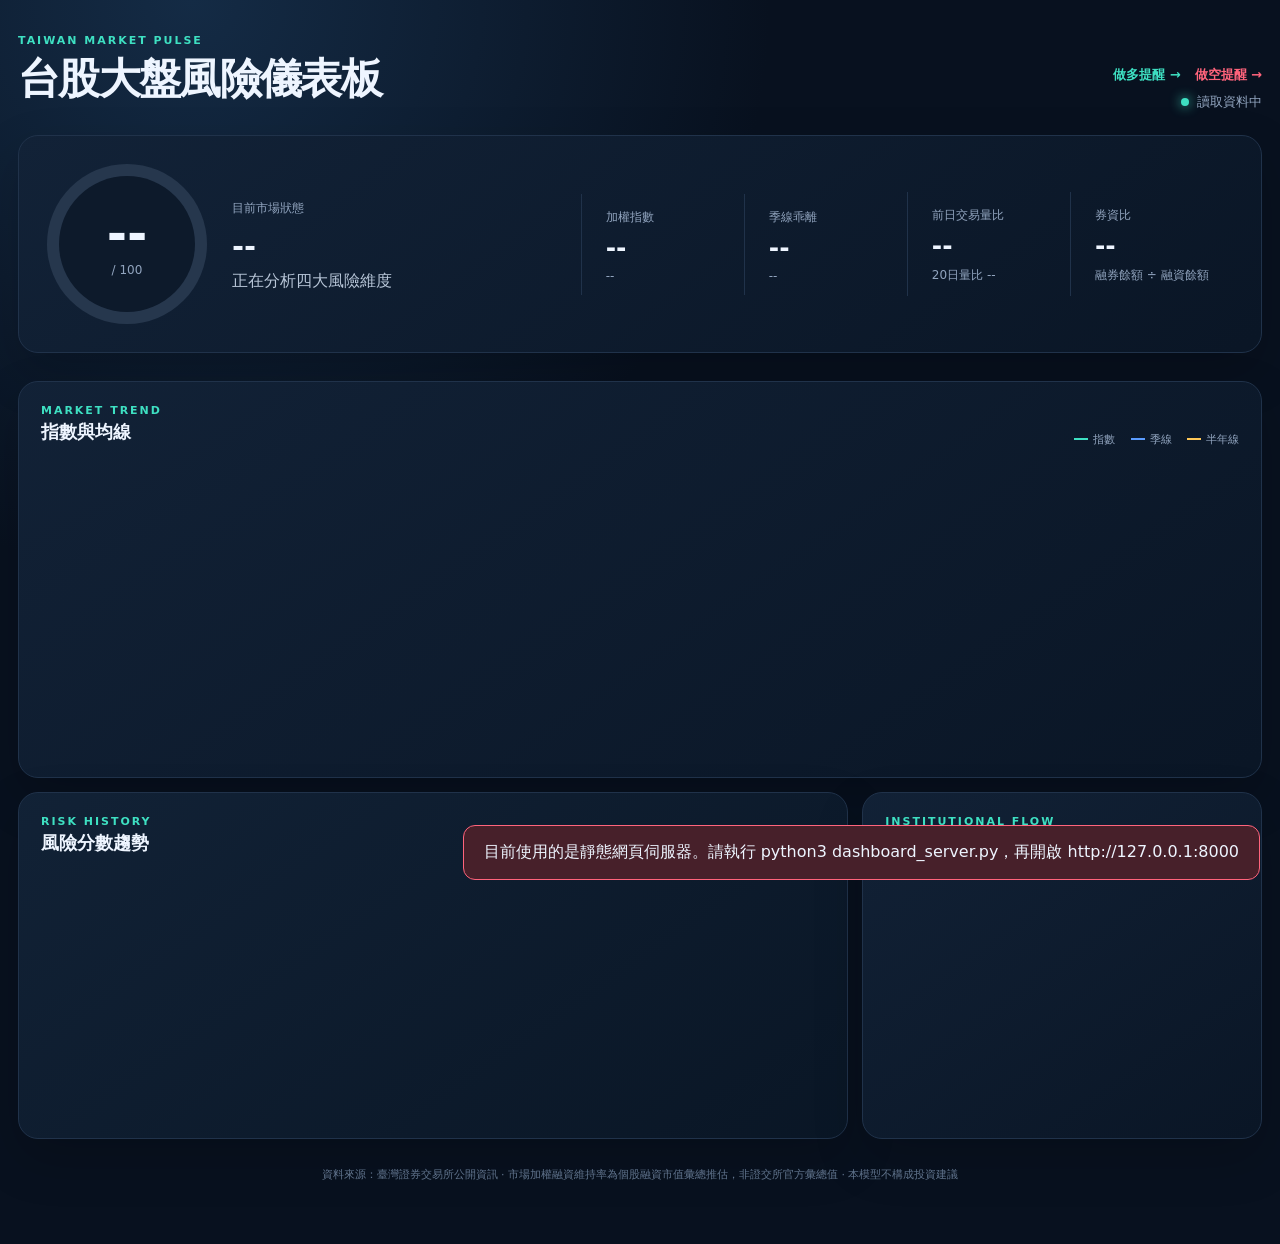
==== index.html @ 04f101d7 "Set minimum market risk score to ten" ====
<!doctype html>
<html lang="zh-Hant">
<head>
  <meta charset="utf-8">
  <meta name="viewport" content="width=device-width,initial-scale=1">
  <title>台股大盤風險儀表板</title>
  <link rel="stylesheet" href="/dashboard/style.css?v=2">
  <style>.market-now{grid-template-columns:repeat(4,1fr);min-width:55%}.header-actions{display:grid;justify-items:end;gap:9px}.nav-links{display:flex;gap:14px}.nav-link{color:#3ee0c2;text-decoration:none;font-size:13px;font-weight:700}.nav-link.short{color:#ff647c}.nav-link:hover{text-decoration:underline}</style>
</head>
<body>
  <main class="shell">
    <header>
      <div><p class="eyebrow">TAIWAN MARKET PULSE</p><h1>台股大盤風險儀表板</h1></div>
      <div class="header-actions"><div class="nav-links"><a class="nav-link" href="/dashboard/entry.html">做多提醒 →</a><a class="nav-link short" href="/dashboard/short.html">做空提醒 →</a></div><div class="asof"><span class="live-dot"></span><span id="asof">讀取資料中</span></div></div>
    </header>

    <section class="hero panel">
      <div class="gauge-wrap">
        <div class="gauge" id="gauge"><div class="gauge-inner"><strong id="total">--</strong><span>/ 100</span></div></div>
        <div><p class="muted">目前市場狀態</p><h2 id="level">--</h2><p id="summary" class="summary">正在分析四大風險維度</p></div>
      </div>
      <div class="market-now">
        <div><span>加權指數</span><strong id="close">--</strong><small id="dailyReturn">--</small></div>
        <div><span>季線乖離</span><strong id="distance">--</strong><small id="ma60">--</small></div>
        <div><span>前日交易量比</span><strong id="volumeRatio">--</strong><small id="volumeRatio20">20日量比 --</small></div>
        <div><span>券資比</span><strong id="shortMarginRatio">--</strong><small>融券餘額 ÷ 融資餘額</small></div>
      </div>
    </section>

    <section class="score-grid" id="scoreGrid"></section>

    <section class="charts-grid">
      <article class="panel chart-panel wide"><div class="panel-title"><div><p class="eyebrow">MARKET TREND</p><h3>指數與均線</h3></div><div class="legend"><i class="close"></i>指數 <i class="ma60"></i>季線 <i class="ma120"></i>半年線</div></div><canvas id="marketChart"></canvas></article>
      <article class="panel chart-panel"><div class="panel-title"><div><p class="eyebrow">RISK HISTORY</p><h3>風險分數趨勢</h3></div></div><canvas id="riskChart"></canvas></article>
      <article class="panel flow-panel"><div class="panel-title"><div><p class="eyebrow">INSTITUTIONAL FLOW</p><h3>三大法人買賣超</h3></div><small>最新交易日／億元</small></div><div id="flows"></div></article>
    </section>
    <footer>資料來源：臺灣證券交易所公開資訊 · 市場加權融資維持率為個股融資市值彙總推估，非證交所官方彙總值 · 本模型不構成投資建議</footer>
  </main>
  <div id="error" class="error" hidden></div>
  <script src="/dashboard/app.js?v=5"></script>
</body>
</html>
---- dashboard/style.css ----
:root{--bg:#08111f;--panel:#0e1b2d;--line:#20324a;--text:#eef5ff;--muted:#91a4be;--teal:#3ee0c2;--blue:#5b9cff;--amber:#ffc857;--red:#ff647c}*{box-sizing:border-box}body{margin:0;background:radial-gradient(circle at 15% 0,#142b45 0,transparent 35%),var(--bg);color:var(--text);font-family:Inter,"Noto Sans TC",system-ui,sans-serif;min-height:100vh}.shell{width:min(1280px,calc(100% - 36px));margin:auto;padding:34px 0}header{display:flex;justify-content:space-between;align-items:end;margin-bottom:24px}h1{font-size:clamp(26px,4vw,42px);margin:4px 0;letter-spacing:-.04em}h2{font-size:29px;margin:4px 0}h3{font-size:18px;margin:3px 0}.eyebrow{font-size:11px;letter-spacing:.18em;color:var(--teal);margin:0;font-weight:700}.asof{color:var(--muted);font-size:13px}.live-dot{display:inline-block;width:8px;height:8px;background:var(--teal);border-radius:50%;margin-right:8px;box-shadow:0 0 12px var(--teal)}.panel{background:linear-gradient(145deg,rgba(18,34,55,.96),rgba(10,22,38,.96));border:1px solid var(--line);border-radius:20px;box-shadow:0 20px 50px rgba(0,0,0,.18)}.hero{padding:28px;display:flex;justify-content:space-between;gap:30px}.gauge-wrap{display:flex;align-items:center;gap:25px}.gauge{--score:0;--color:var(--teal);width:160px;height:160px;border-radius:50%;display:grid;place-items:center;background:conic-gradient(var(--color) calc(var(--score)*1%),#26374d 0);position:relative}.gauge:after{content:"";position:absolute;inset:12px;border-radius:50%;background:#0d1a2b}.gauge-inner{z-index:1;text-align:center}.gauge strong{font-size:49px;display:block;line-height:1}.gauge span,.muted,.market-now span,.market-now small{color:var(--muted);font-size:12px}.summary{color:#b8c6d8;max-width:300px;margin:8px 0}.market-now{display:grid;grid-template-columns:repeat(3,1fr);align-items:center;min-width:48%}.market-now>div{padding:12px 24px;border-left:1px solid var(--line)}.market-now strong{display:block;font-size:25px;margin:7px 0}.market-now small{display:block}.positive{color:var(--teal)!important}.negative{color:var(--red)!important}.score-grid{display:grid;grid-template-columns:repeat(4,1fr);gap:14px;margin:14px 0}.score-card{padding:20px}.score-head{display:flex;justify-content:space-between;align-items:center}.score-head span{color:var(--muted);font-size:13px}.score-head strong{font-size:25px}.bar{height:5px;background:#24364d;border-radius:10px;margin:16px 0 12px;overflow:hidden}.bar i{display:block;height:100%;border-radius:10px;background:var(--color);width:var(--value)}.score-card p{color:var(--muted);font-size:12px;margin:0}.charts-grid{display:grid;grid-template-columns:1.35fr .65fr;gap:14px}.chart-panel,.flow-panel{padding:22px;min-width:0}.wide{grid-column:1/-1}.panel-title{display:flex;justify-content:space-between;align-items:end;margin-bottom:18px}.panel-title small,.legend{color:var(--muted);font-size:11px}.legend i{display:inline-block;width:14px;height:2px;margin:0 5px 3px 12px}.legend .close{background:var(--teal)}.legend .ma60{background:var(--blue)}.legend .ma120{background:var(--amber)}canvas{width:100%;height:240px;display:block}.wide canvas{height:290px}.flow{margin:18px 0}.flow-label{display:flex;justify-content:space-between;font-size:13px;margin-bottom:7px}.flow-track{height:8px;border-radius:10px;background:#26374d;overflow:hidden}.flow-track i{display:block;height:100%;border-radius:10px}.flow-track .buy{background:var(--teal)}.flow-track .sell{background:var(--red)}footer{text-align:center;color:#60738c;font-size:11px;padding:28px}.error{position:fixed;bottom:20px;right:20px;background:#47202a;border:1px solid var(--red);padding:16px 20px;border-radius:12px}.empty{color:var(--muted);font-size:13px}@media(max-width:850px){.hero{flex-direction:column}.market-now{min-width:100%}.score-grid{grid-template-columns:repeat(2,1fr)}.charts-grid{grid-template-columns:1fr}.wide{grid-column:auto}}@media(max-width:560px){.shell{width:min(100% - 20px,1280px);padding-top:20px}header{align-items:start;gap:12px}.asof{text-align:right}.gauge-wrap{align-items:flex-start}.gauge{width:125px;height:125px;flex:0 0 auto}.gauge strong{font-size:38px}.market-now>div{padding:10px}.market-now strong{font-size:18px}.score-grid{grid-template-columns:1fr 1fr}.score-card{padding:15px}.legend{display:none}}
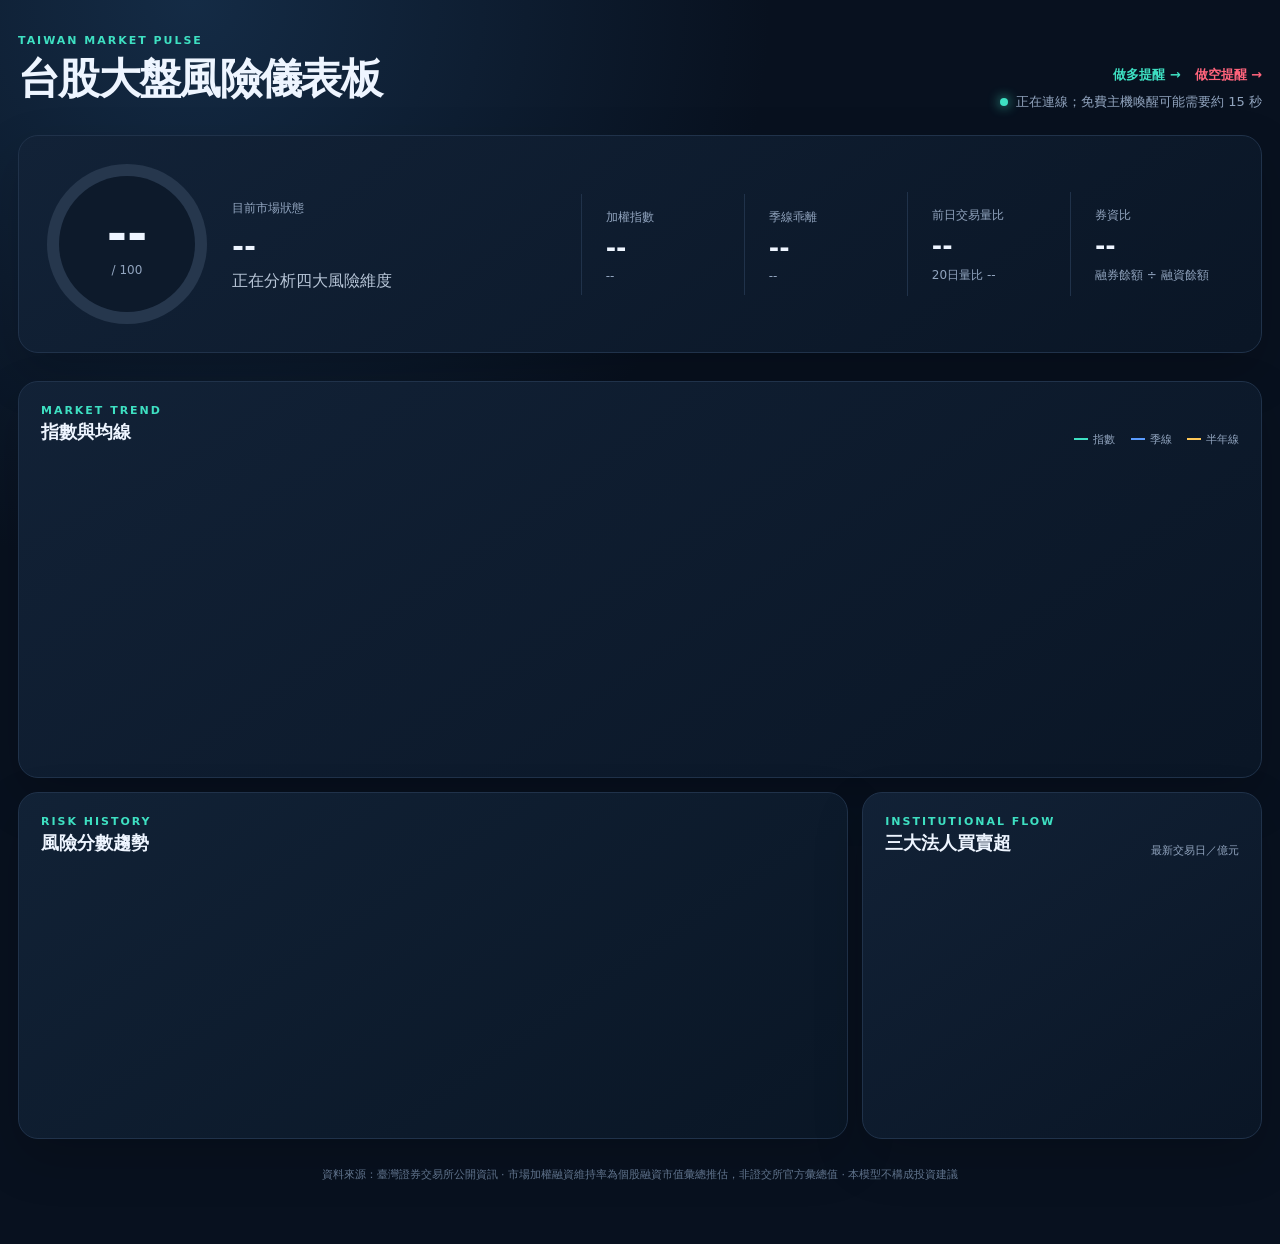
==== commit 3b209a5f: "Keep dashboard awake and retry cold starts" ====
--- a/index.html
+++ b/index.html
@@ -37,6 +37,6 @@
     <footer>資料來源：臺灣證券交易所公開資訊 · 市場加權融資維持率為個股融資市值彙總推估，非證交所官方彙總值 · 本模型不構成投資建議</footer>
   </main>
   <div id="error" class="error" hidden></div>
-  <script src="/dashboard/app.js?v=5"></script>
+  <script src="/dashboard/app.js?v=8"></script>
 </body>
 </html>
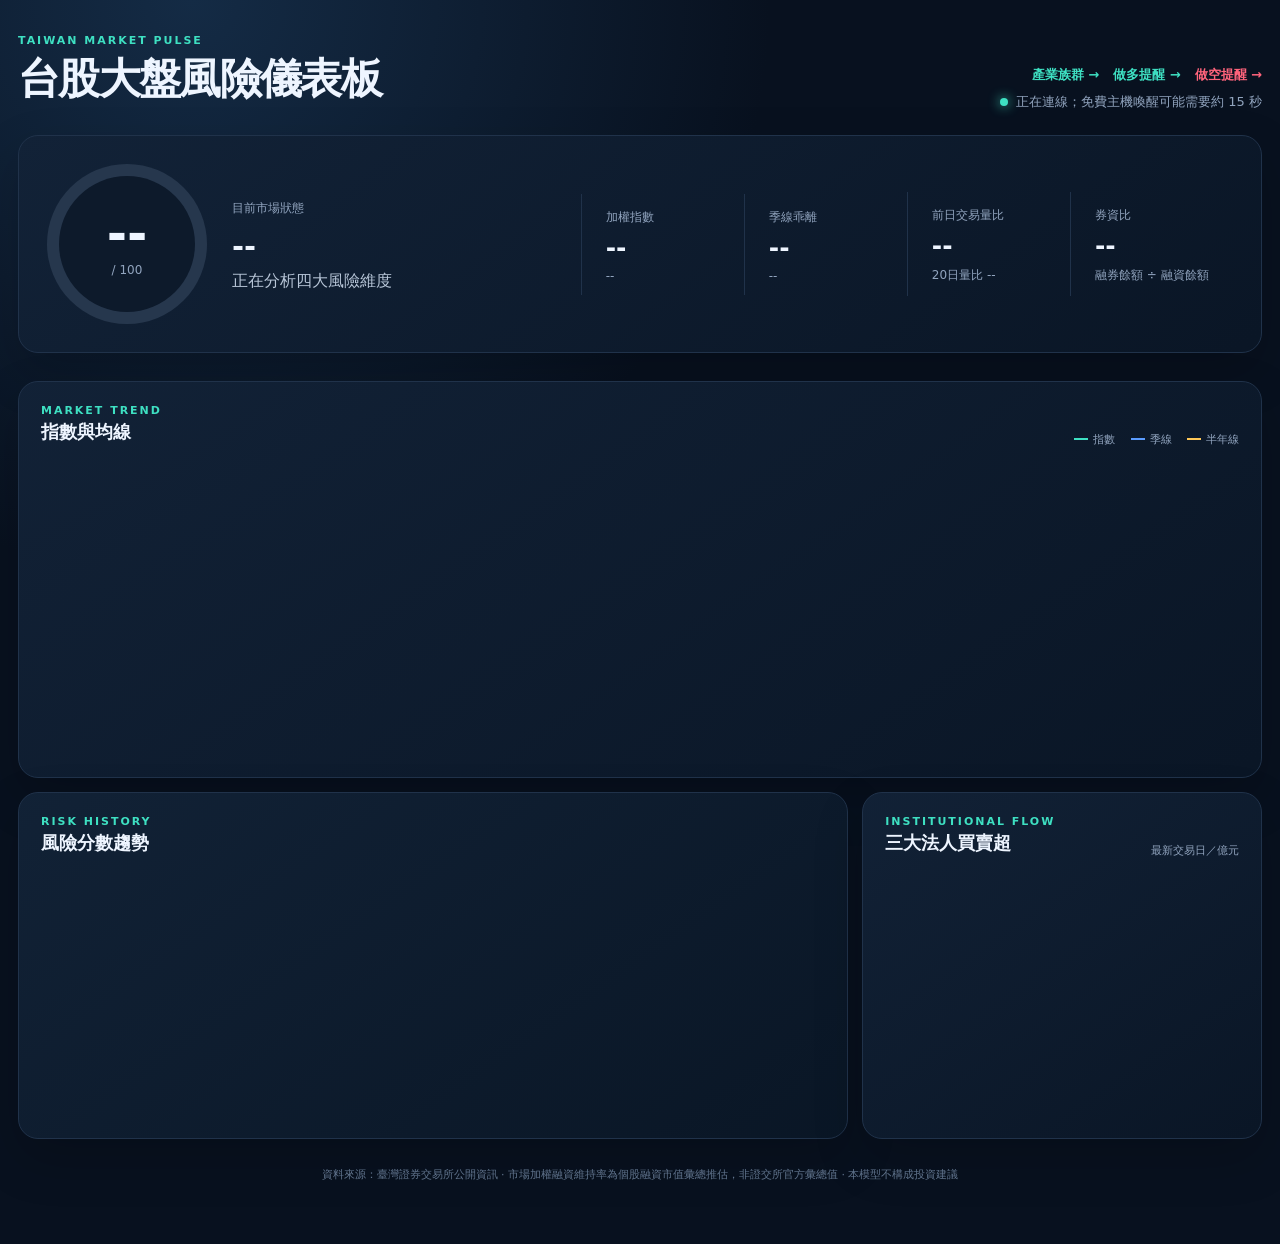
==== commit 9ed26644: "Add industry sector rotation dashboard" ====
--- a/index.html
+++ b/index.html
@@ -11,7 +11,7 @@
   <main class="shell">
     <header>
       <div><p class="eyebrow">TAIWAN MARKET PULSE</p><h1>台股大盤風險儀表板</h1></div>
-      <div class="header-actions"><div class="nav-links"><a class="nav-link" href="/dashboard/entry.html">做多提醒 →</a><a class="nav-link short" href="/dashboard/short.html">做空提醒 →</a></div><div class="asof"><span class="live-dot"></span><span id="asof">讀取資料中</span></div></div>
+      <div class="header-actions"><div class="nav-links"><a class="nav-link" href="/dashboard/sectors.html">產業族群 →</a><a class="nav-link" href="/dashboard/entry.html">做多提醒 →</a><a class="nav-link short" href="/dashboard/short.html">做空提醒 →</a></div><div class="asof"><span class="live-dot"></span><span id="asof">讀取資料中</span></div></div>
     </header>
 
     <section class="hero panel">
@@ -37,6 +37,6 @@
     <footer>資料來源：臺灣證券交易所公開資訊 · 市場加權融資維持率為個股融資市值彙總推估，非證交所官方彙總值 · 本模型不構成投資建議</footer>
   </main>
   <div id="error" class="error" hidden></div>
-  <script src="/dashboard/app.js?v=8"></script>
+  <script src="/dashboard/app.js?v=11"></script>
 </body>
 </html>
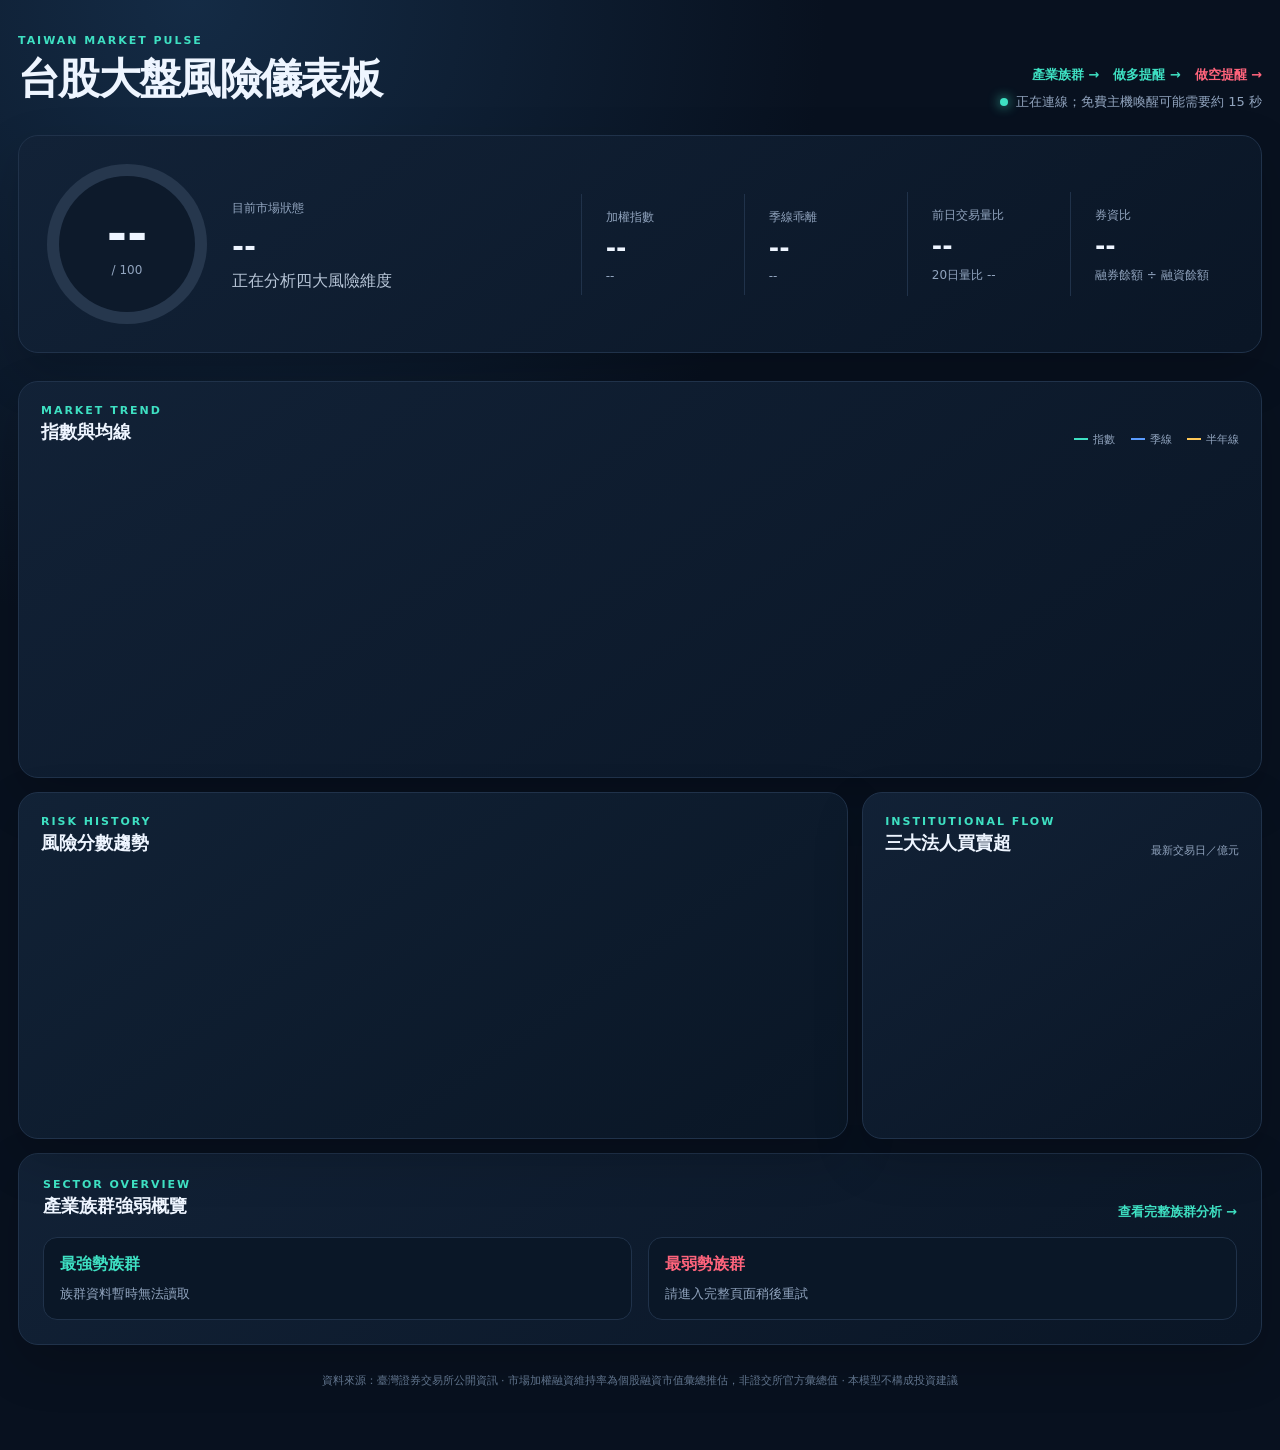
==== commit ca6d5a3d: "Add sector strength overview to dashboard" ====
--- a/index.html
+++ b/index.html
@@ -5,7 +5,7 @@
   <meta name="viewport" content="width=device-width,initial-scale=1">
   <title>台股大盤風險儀表板</title>
   <link rel="stylesheet" href="/dashboard/style.css?v=2">
-  <style>.market-now{grid-template-columns:repeat(4,1fr);min-width:55%}.header-actions{display:grid;justify-items:end;gap:9px}.nav-links{display:flex;gap:14px}.nav-link{color:#3ee0c2;text-decoration:none;font-size:13px;font-weight:700}.nav-link.short{color:#ff647c}.nav-link:hover{text-decoration:underline}</style>
+  <style>.market-now{grid-template-columns:repeat(4,1fr);min-width:55%}.header-actions{display:grid;justify-items:end;gap:9px}.nav-links{display:flex;gap:14px}.nav-link{color:#3ee0c2;text-decoration:none;font-size:13px;font-weight:700}.nav-link.short{color:#ff647c}.nav-link:hover{text-decoration:underline}.sector-overview{display:block;margin-top:14px;padding:24px;color:inherit;text-decoration:none;transition:.2s}.sector-overview:hover{border-color:#3ee0c2;transform:translateY(-2px)}.sector-overview-head{display:flex;justify-content:space-between;align-items:end;margin-bottom:16px}.sector-overview-head span{color:#3ee0c2;font-size:13px;font-weight:800}.sector-overview-grid{display:grid;grid-template-columns:1fr 1fr;gap:16px}.sector-side{background:#0a1727;border:1px solid var(--line);padding:16px;border-radius:14px}.sector-side h4{margin:0 0 10px}.sector-mini{display:grid;grid-template-columns:1fr auto auto;gap:10px;padding:9px 0;border-bottom:1px solid var(--line);font-size:13px}.sector-mini:last-child{border:0}.sector-mini small{color:var(--muted)}@media(max-width:650px){.sector-overview-grid{grid-template-columns:1fr}}</style>
 </head>
 <body>
   <main class="shell">
@@ -34,9 +34,13 @@
       <article class="panel chart-panel"><div class="panel-title"><div><p class="eyebrow">RISK HISTORY</p><h3>風險分數趨勢</h3></div></div><canvas id="riskChart"></canvas></article>
       <article class="panel flow-panel"><div class="panel-title"><div><p class="eyebrow">INSTITUTIONAL FLOW</p><h3>三大法人買賣超</h3></div><small>最新交易日／億元</small></div><div id="flows"></div></article>
     </section>
+    <a class="panel sector-overview" href="/dashboard/sectors.html">
+      <div class="sector-overview-head"><div><p class="eyebrow">SECTOR OVERVIEW</p><h3>產業族群強弱概覽</h3></div><span>查看完整族群分析 →</span></div>
+      <div class="sector-overview-grid"><div class="sector-side"><h4 style="color:#3ee0c2">最強勢族群</h4><div id="strongSectors" class="empty">讀取中</div></div><div class="sector-side"><h4 style="color:#ff647c">最弱勢族群</h4><div id="weakSectors" class="empty">讀取中</div></div></div>
+    </a>
     <footer>資料來源：臺灣證券交易所公開資訊 · 市場加權融資維持率為個股融資市值彙總推估，非證交所官方彙總值 · 本模型不構成投資建議</footer>
   </main>
   <div id="error" class="error" hidden></div>
-  <script src="/dashboard/app.js?v=11"></script>
+  <script src="/dashboard/app.js?v=12"></script>
 </body>
 </html>
